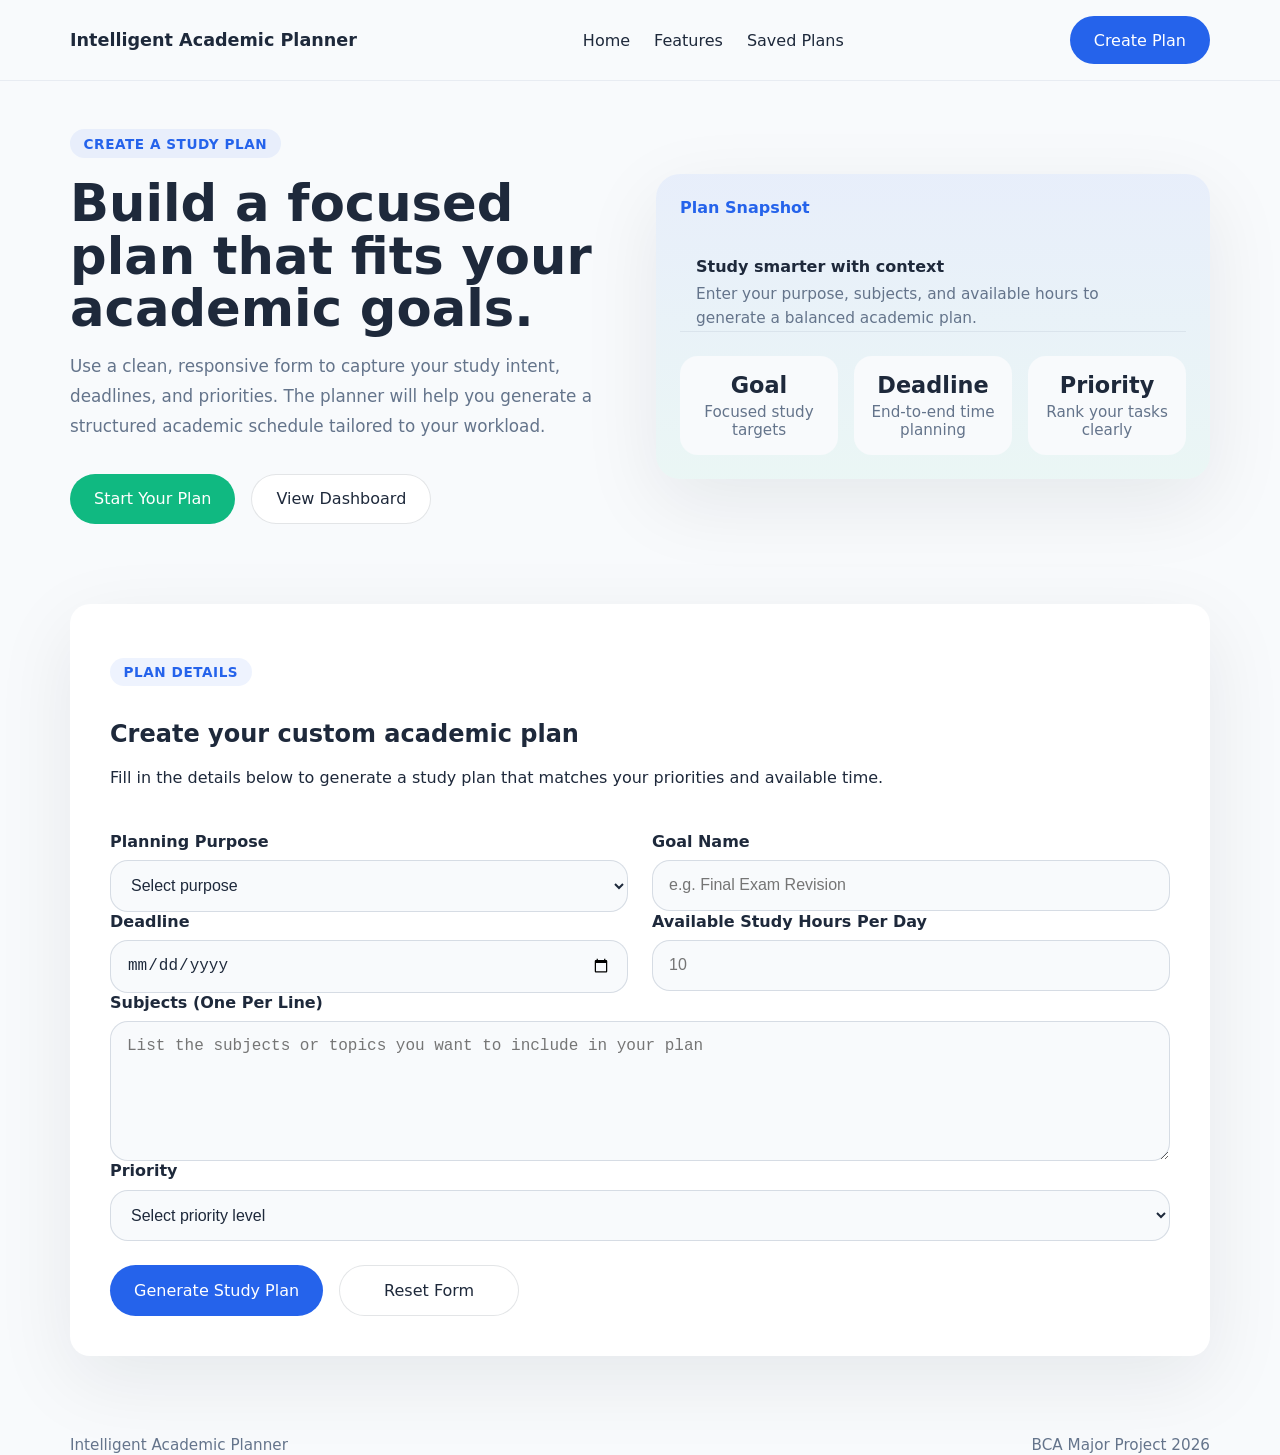
==== Frontend/HTML/create-plan.html @ d904cbf1 "Create Plan page completed and navigation fixed" ====
<!DOCTYPE html>
<html lang="en">
<head>
  <meta charset="UTF-8" />
  <meta name="viewport" content="width=device-width, initial-scale=1.0" />
  <title>Create Study Plan | Intelligent Academic Planner</title>
  <link rel="stylesheet" href="../CSS/style.css" />
</head>
<body>
  <div class="page-shell">
    <header class="site-header">
      <div class="container header-inner">
        <a href="../HTML/index.html" class="brand">Intelligent Academic Planner</a>
        <nav class="main-nav">
          <a href="../HTML/index.html#home">Home</a>
          <a href="../HTML/index.html#features">Features</a>
          <a href="../HTML/saved-plans.html">Saved Plans</a>
        </nav>
        <a href="#create-plan" class="button button-primary">Create Plan</a>
      </div>
    </header>

    <main>
      <section class="hero plan-hero" id="create-plan">
        <div class="container hero-grid">
          <div class="hero-copy">
            <span class="eyebrow">Create a Study Plan</span>
            <h1>Build a focused plan that fits your academic goals.</h1>
            <p class="hero-text">Use a clean, responsive form to capture your study intent, deadlines, and priorities. The planner will help you generate a structured academic schedule tailored to your workload.</p>
            <div class="hero-actions">
              <a href="#plan-form" class="button button-accent">Start Your Plan</a>
              <a href="../HTML/dashboard.html" class="button button-secondary">View Dashboard</a>
            </div>
          </div>
          <div class="hero-card form-summary-card">
            <div class="hero-card-inner">
              <p class="card-label">Plan Snapshot</p>
              <div class="planner-summary">
                <div>
                  <h3>Study smarter with context</h3>
                  <p>Enter your purpose, subjects, and available hours to generate a balanced academic plan.</p>
                </div>
              </div>
              <div class="planner-metrics">
                <div>
                  <span>Goal</span>
                  <p>Focused study targets</p>
                </div>
                <div>
                  <span>Deadline</span>
                  <p>End-to-end time planning</p>
                </div>
                <div>
                  <span>Priority</span>
                  <p>Rank your tasks clearly</p>
                </div>
              </div>
            </div>
          </div>
        </div>
      </section>

      <section class="container plan-form-section">
        <div class="form-card" id="plan-form">
          <div class="form-card-header">
            <div>
              <p class="eyebrow">Plan Details</p>
              <h2>Create your custom academic plan</h2>
              <p>Fill in the details below to generate a study plan that matches your priorities and available time.</p>
            </div>
          </div>

          <form class="plan-form" action="#" method="post">
            <div class="field-grid">
              <div class="form-group">
                <label for="purpose">Planning Purpose</label>
                <select id="purpose" name="purpose" required>
                  <option value="" disabled selected>Select purpose</option>
                  <option value="semester_study">Semester Study</option>
                  <option value="internal_exam">Internal Exam</option>
                  <option value="external_exam">External Exam</option>
                  <option value="revision">Revision</option>
                  <option value="placement_preparation">Placement Preparation</option>
                  <option value="interview_preparation">Interview Preparation</option>
                  <option value="custom_goal">Custom Goal</option>
                </select>
              </div>

              <div class="form-group">
                <label for="goal-name">Goal Name</label>
                <input id="goal-name" name="goalName" type="text" placeholder="e.g. Final Exam Revision" required />
              </div>
            </div>

            <div class="field-grid">
              <div class="form-group">
                <label for="deadline">Deadline</label>
                <input id="deadline" name="deadline" type="date" required />
              </div>

              <div class="form-group">
                <label for="hours">Available Study Hours Per Day</label>
                <input id="hours" name="availableHours" type="number" min="1" step="1" placeholder="10" required />
              </div>
            </div>

            <div class="form-group">
              <label for="subjects">Subjects (One Per Line)</label>
              <textarea id="subjects" name="subjects" rows="5" placeholder="List the subjects or topics you want to include in your plan" required></textarea>
            </div>

            <div class="form-group">
              <label for="priority">Priority</label>
              <select id="priority" name="priority" required>
                <option value="" disabled selected>Select priority level</option>
                <option value="low">Low</option>
                <option value="medium">Medium</option>
                <option value="high">High</option>
                <option value="critical">Critical</option>
              </select>
            </div>

            <div class="button-row">
              <button type="submit" class="button button-primary">Generate Study Plan</button>
              <button type="reset" class="button button-secondary">Reset Form</button>
            </div>
          </form>
        </div>
      </section>
    </main>

    <footer class="site-footer">
      <div class="container footer-inner">
        <p>Intelligent Academic Planner</p>
        <p>BCA Major Project 2026</p>
      </div>
    </footer>
  </div>
</body>
</html>
---- Frontend/CSS/style.css ----
:root {
  color-scheme: light;
  --color-primary: #2563EB;
  --color-secondary: #1E293B;
  --color-accent: #10B981;
  --color-surface: #FFFFFF;
  --color-bg: #F8FAFC;
  --color-muted: #64748B;
  --shadow: 0 24px 80px rgba(15, 23, 42, 0.08);
  --radius: 24px;
}

* {
  box-sizing: border-box;
}

html,
body {
  margin: 0;
  min-height: 100%;
  font-family: Inter, system-ui, -apple-system, BlinkMacSystemFont, "Segoe UI", sans-serif;
  color: var(--color-secondary);
  background: var(--color-bg);
}

img {
  max-width: 100%;
  display: block;
}

button,
a {
  font: inherit;
}

.page-shell {
  display: flex;
  flex-direction: column;
  min-height: 100vh;
}

.container {
  width: min(1140px, calc(100% - 2rem));
  margin: 0 auto;
}

.site-header {
  position: sticky;
  top: 0;
  z-index: 10;
  background: rgba(248, 250, 252, 0.95);
  backdrop-filter: blur(14px);
  border-bottom: 1px solid rgba(148, 163, 184, 0.16);
}

.header-inner {
  display: flex;
  align-items: center;
  justify-content: space-between;
  gap: 1rem;
  padding: 1rem 0;
}

.brand {
  text-decoration: none;
  color: var(--color-secondary);
  font-size: 1.1rem;
  font-weight: 700;
}

.main-nav {
  display: flex;
  align-items: center;
  gap: 1.5rem;
}

.main-nav a {
  text-decoration: none;
  color: var(--color-secondary);
  font-weight: 500;
  transition: color 0.2s ease;
}

.main-nav a:hover,
.hero-actions a:hover,
.feature-card:hover {
  color: var(--color-primary);
}

.button {
  display: inline-flex;
  align-items: center;
  justify-content: center;
  padding: 0.92rem 1.5rem;
  border-radius: 999px;
  border: none;
  text-decoration: none;
  cursor: pointer;
  transition: transform 0.2s ease, box-shadow 0.2s ease;
}

.button:hover {
  transform: translateY(-1px);
}

.button-primary {
  background: var(--color-primary);
  color: white;
}

.button-secondary {
  background: white;
  color: var(--color-secondary);
  border: 1px solid rgba(30, 41, 59, 0.12);
}

.button-accent {
  background: var(--color-accent);
  color: white;
}

.hero {
  padding: 4.5rem 0 3rem;
}

.hero-grid {
  display: grid;
  grid-template-columns: repeat(2, minmax(0, 1fr));
  align-items: center;
  gap: 2rem;
}

.hero-copy {
  max-width: 540px;
}

.eyebrow {
  display: inline-flex;
  align-items: center;
  padding: 0.4rem 0.85rem;
  border-radius: 999px;
  background: rgba(37, 99, 235, 0.08);
  color: var(--color-primary);
  font-size: 0.85rem;
  font-weight: 700;
  letter-spacing: 0.04em;
  text-transform: uppercase;
}

.hero-copy h1 {
  margin: 1.2rem 0 1rem;
  font-size: clamp(2.5rem, 4vw, 4.1rem);
  line-height: 1.02;
}

.hero-text {
  max-width: 42rem;
  margin-bottom: 2rem;
  color: var(--color-muted);
  font-size: 1.05rem;
  line-height: 1.8;
}

.hero-actions {
  display: flex;
  flex-wrap: wrap;
  gap: 1rem;
}

.hero-card {
  padding: 1.5rem;
  background: white;
  border-radius: var(--radius);
  box-shadow: var(--shadow);
}

.hero-card-inner {
  display: grid;
  gap: 1.5rem;
}

.card-label {
  margin: 0;
  color: var(--color-primary);
  font-weight: 700;
}

.planner-summary {
  display: flex;
  justify-content: space-between;
  align-items: flex-start;
  gap: 1rem;
  padding: 1rem 1rem 0;
  border-bottom: 1px solid rgba(148, 163, 184, 0.18);
}

.planner-summary h3 {
  margin: 0 0 0.35rem;
  font-size: 1rem;
}

.planner-summary p {
  margin: 0;
  color: var(--color-muted);
  font-size: 0.96rem;
  line-height: 1.6;
}

.status-pill {
  padding: 0.55rem 0.85rem;
  border-radius: 999px;
  background: rgba(16, 185, 129, 0.12);
  color: var(--color-accent);
  font-weight: 700;
  font-size: 0.85rem;
}

.planner-metrics {
  display: grid;
  grid-template-columns: repeat(3, minmax(0, 1fr));
  gap: 1rem;
}

.planner-metrics div {
  background: #f8fafc;
  border-radius: 18px;
  padding: 1rem;
  text-align: center;
}

.planner-metrics span {
  display: block;
  font-size: 1.4rem;
  font-weight: 700;
  color: var(--color-secondary);
}

.planner-metrics p {
  margin: 0.35rem 0 0;
  color: var(--color-muted);
  font-size: 0.95rem;
}

.overview {
  padding: 2.5rem 0;
}

.overview-card {
  display: grid;
  grid-template-columns: 1.6fr 1fr;
  gap: 2rem;
  align-items: center;
  padding: 2rem;
  background: white;
  border-radius: var(--radius);
  box-shadow: var(--shadow);
}

.overview-card h2 {
  margin: 0 0 0.75rem;
  font-size: 2rem;
}

.overview-card p {
  color: var(--color-muted);
  line-height: 1.8;
  margin: 0;
}

.overview-stats {
  display: grid;
  gap: 1rem;
}

.overview-stats div {
  padding: 1.25rem;
  background: #f8fafc;
  border-radius: 20px;
}

.overview-stats strong {
  display: block;
  font-size: 1.6rem;
  margin-bottom: 0.35rem;
}

.overview-stats span {
  color: var(--color-muted);
}

.features {
  padding: 3rem 0 4rem;
}

.section-head {
  text-align: center;
  margin-bottom: 2.5rem;
}

.section-head h2 {
  margin: 1rem auto 0;
  max-width: 640px;
  font-size: clamp(1.8rem, 2.3vw, 2.5rem);
  line-height: 1.2;
}

.feature-grid {
  display: grid;
  grid-template-columns: repeat(3, minmax(0, 1fr));
  gap: 1.5rem;
}

.feature-card {
  padding: 2rem;
  background: white;
  border-radius: 28px;
  box-shadow: var(--shadow);
  transition: transform 0.25s ease, box-shadow 0.25s ease;
}

.feature-card:hover {
  transform: translateY(-4px);
}

.feature-icon {
  display: inline-flex;
  align-items: center;
  justify-content: center;
  width: 3rem;
  height: 3rem;
  margin-bottom: 1.2rem;
  background: rgba(37, 99, 235, 0.1);
  border-radius: 1rem;
  font-size: 1.35rem;
}

.feature-card h3 {
  margin: 0 0 0.85rem;
}

.feature-card p {
  margin: 0;
  color: var(--color-muted);
  line-height: 1.75;
}

  .plan-hero {
    padding-top: 3rem;
    padding-bottom: 2rem;
  }

  .form-summary-card {
    background: linear-gradient(180deg, rgba(37, 99, 235, 0.08), rgba(16, 185, 129, 0.06));
  }

  .plan-form-section {
    padding: 3rem 0 5rem;
  }

  .form-card {
    background: white;
    border-radius: calc(var(--radius) - 4px);
    box-shadow: var(--shadow);
    padding: 2.5rem;
  }

  .form-card-header {
    display: flex;
    flex-direction: column;
    gap: 1rem;
    margin-bottom: 1.8rem;
  }

  .plan-form h2,
  .plan-form p {
    margin: 0;
  }

  .plan-form h2 {
    margin-top: 0.35rem;
    font-size: 1.8rem;
    line-height: 1.2;
  }

  .field-grid {
    display: grid;
    grid-template-columns: repeat(2, minmax(0, 1fr));
    gap: 1.5rem;
  }

  .form-group {
    display: flex;
    flex-direction: column;
    gap: 0.6rem;
  }

  .form-group label {
    font-weight: 600;
    color: var(--color-secondary);
  }

  .form-group input,
  .form-group select,
  .form-group textarea {
    width: 100%;
    padding: 0.95rem 1rem;
    border: 1px solid rgba(148, 163, 184, 0.35);
    border-radius: 18px;
    background: #f8fafc;
    color: var(--color-secondary);
    font-size: 1rem;
    outline: none;
    transition: border-color 0.2s ease, box-shadow 0.2s ease;
  }

  .form-group input:focus,
  .form-group select:focus,
  .form-group textarea:focus {
    border-color: rgba(37, 99, 235, 0.45);
    box-shadow: 0 0 0 4px rgba(37, 99, 235, 0.08);
    background: white;
  }

  .form-group textarea {
    min-height: 140px;
    resize: vertical;
  }

  .button-row {
    display: flex;
    flex-wrap: wrap;
    gap: 1rem;
    margin-top: 1.5rem;
  }

  .button-row .button {
    min-width: 180px;
  }


.footer-inner {
  display: flex;
  align-items: center;
  justify-content: space-between;
  gap: 1rem;
}

.footer-inner p {
  margin: 0;
  color: var(--color-muted);
  font-size: 0.95rem;
}

@media (max-width: 900px) {
  .hero-grid,
  .overview-card,
  .feature-grid,
  .footer-inner {
    grid-template-columns: 1fr;
  }

  .main-nav {
    display: none;
  }

  .header-inner {
    justify-content: space-between;
  }
}

@media (max-width: 760px) {
  .field-grid {
    grid-template-columns: 1fr;
  }
}

@media (max-width: 680px) {
  .hero {
    padding-top: 3rem;
  }

  .hero-copy h1 {
    font-size: 2.5rem;
  }

  .overview-card,
  .hero-card,
  .feature-card {
    border-radius: 22px;
  }

  .button {
    width: 100%;
  }

  .hero-actions {
    flex-direction: column;
  }

  .planner-metrics {
    grid-template-columns: 1fr;
  }
}
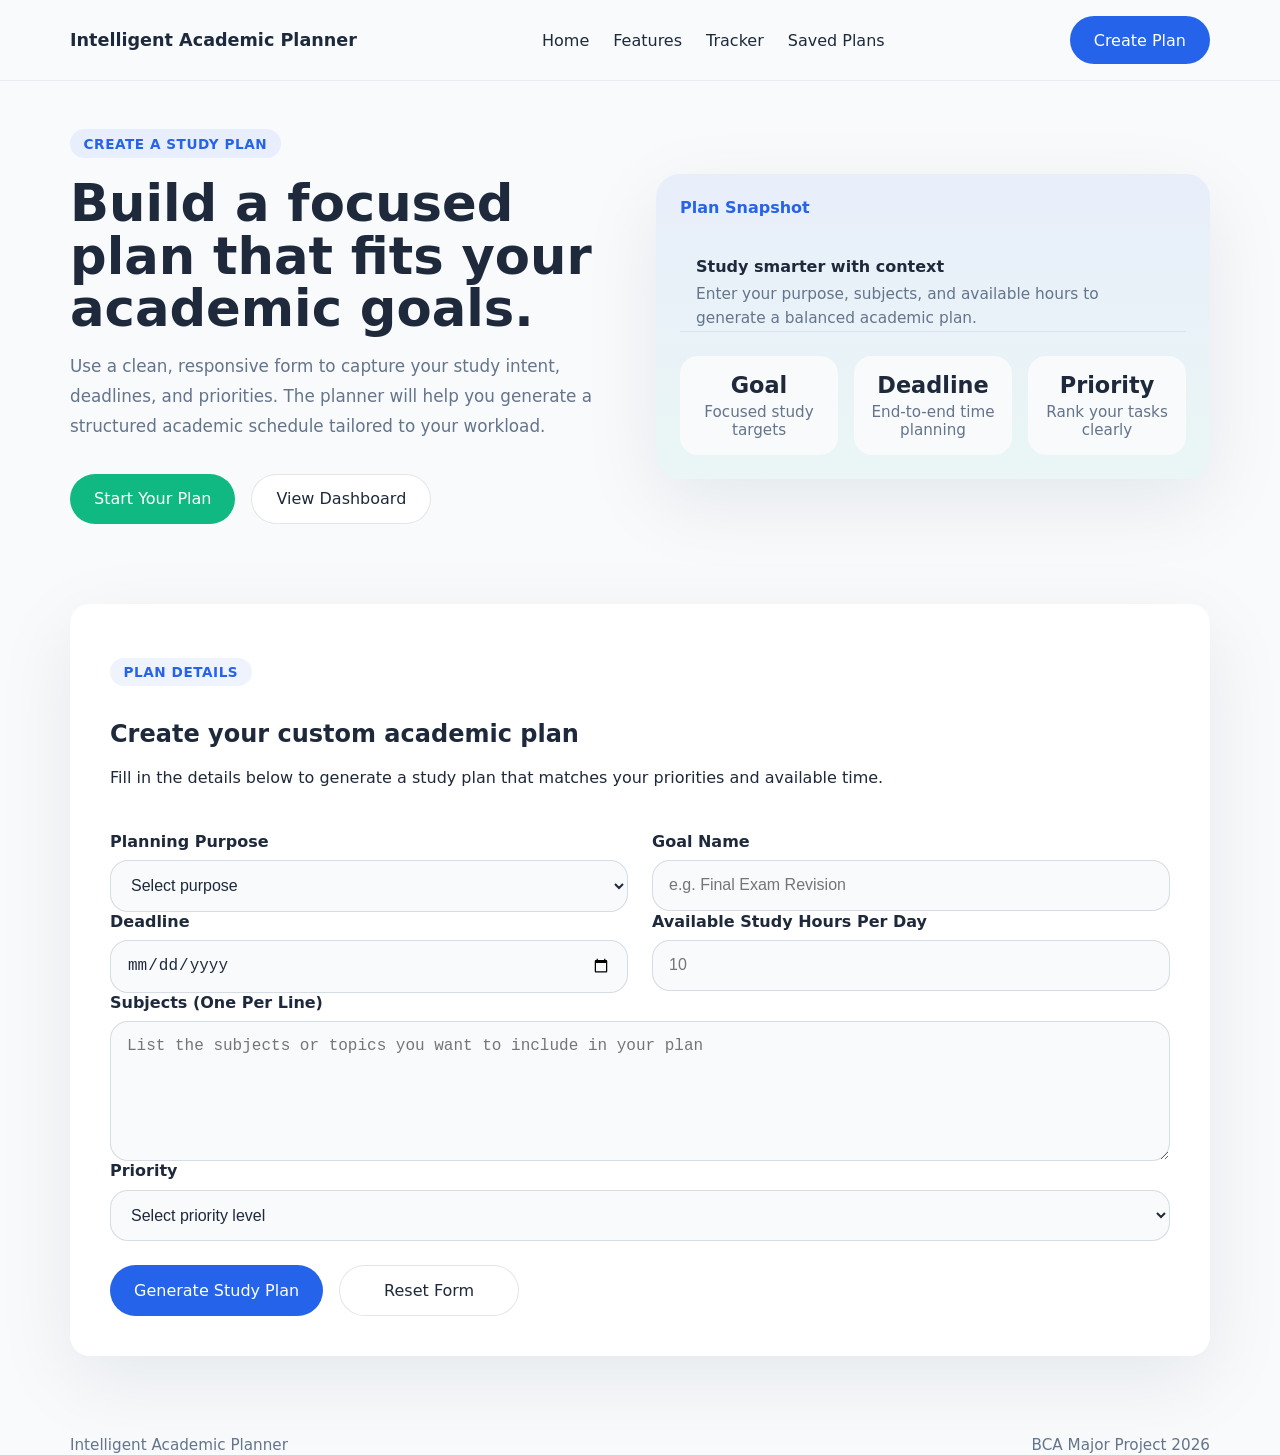
==== commit 03fc2b85: "Added Trackerpage UI(MVP) and Standardized navigation links across all pages" ====
--- a/Frontend/HTML/create-plan.html
+++ b/Frontend/HTML/create-plan.html
@@ -12,9 +12,10 @@
       <div class="container header-inner">
         <a href="../HTML/index.html" class="brand">Intelligent Academic Planner</a>
         <nav class="main-nav">
-          <a href="../HTML/index.html#home">Home</a>
-          <a href="../HTML/index.html#features">Features</a>
-          <a href="../HTML/saved-plans.html">Saved Plans</a>
+          <a href="index.html#home">Home</a>
+          <a href="index.html#features">Features</a>
+          <a href="tracker.html">Tracker</a>
+          <a href="saved-plans.html">Saved Plans</a>
         </nav>
         <a href="#create-plan" class="button button-primary">Create Plan</a>
       </div>
